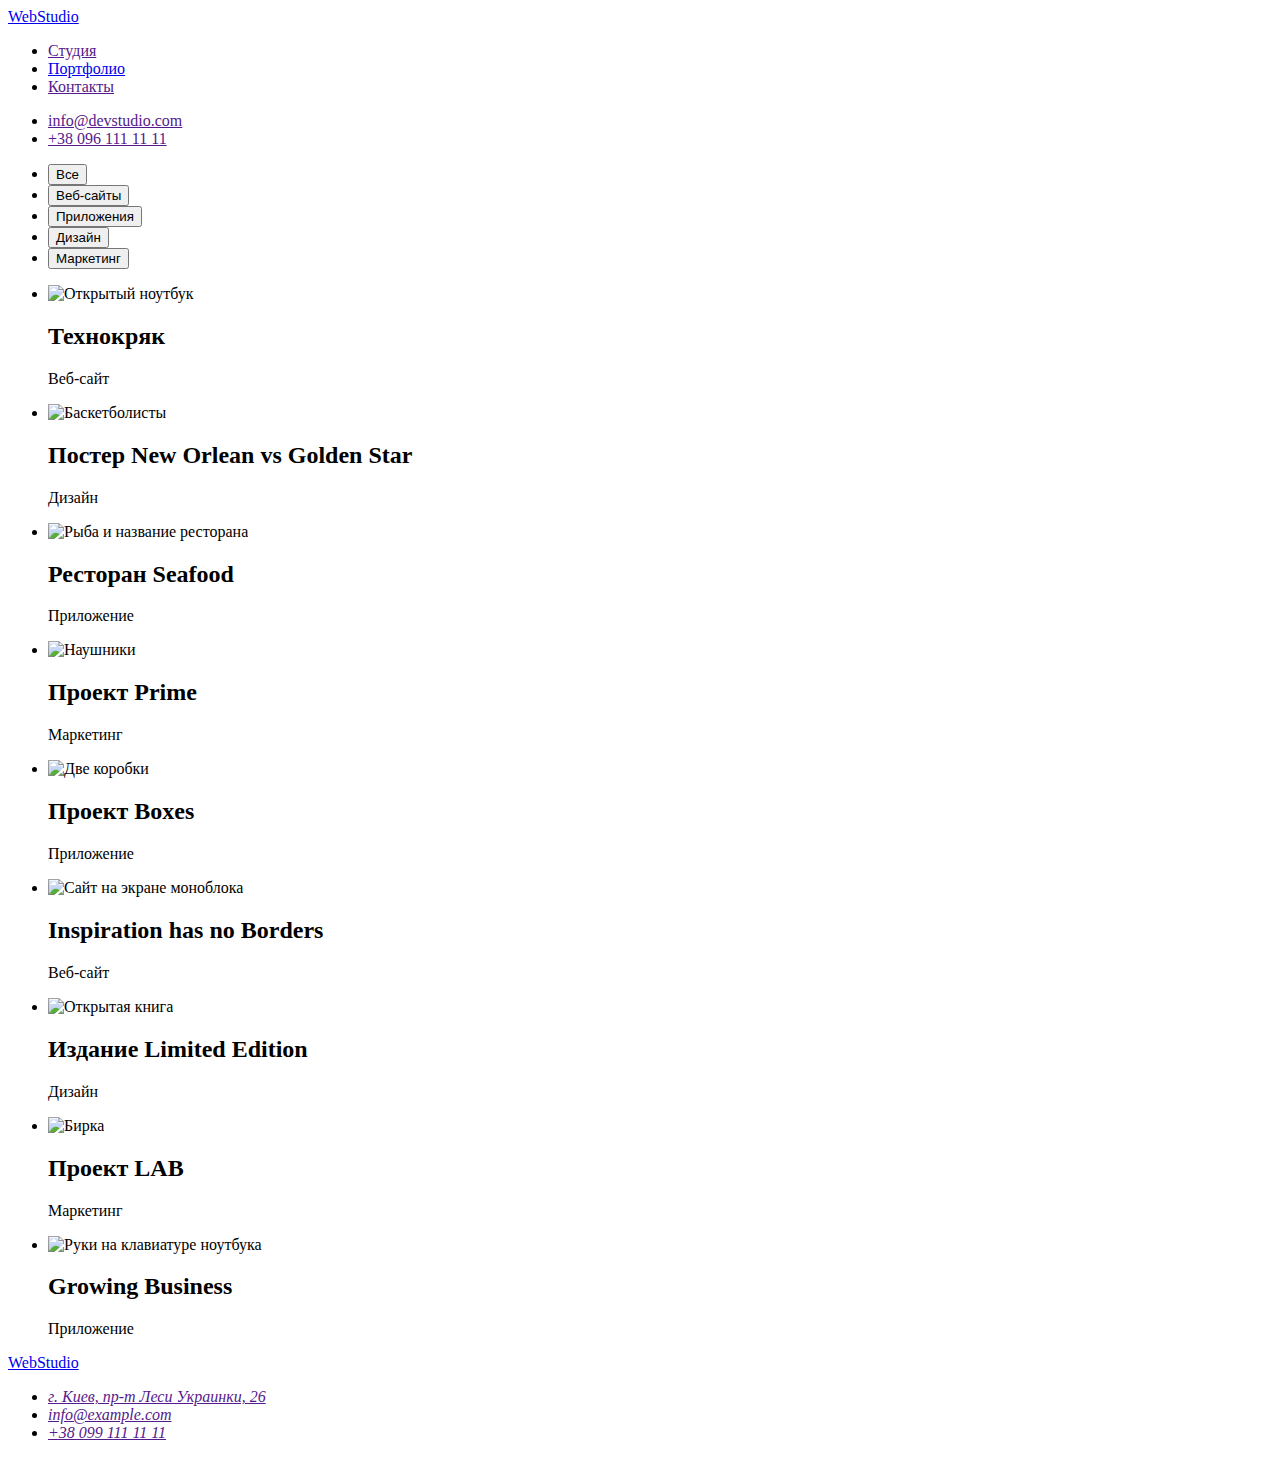
==== portfolio.html @ 8d7d06e8 "Add files via upload" ====
<!DOCTYPE html>
<html lang="ru">
  <head>
    <meta charset="UTF-8" />
    <meta http-equiv="X-UA-Compatible" content="IE=edge" />
    <meta name="viewport" content="width=device-width, initial-scale=1.0" />
    <title>Document</title>
    <link rel="preconnect" href="https://fonts.googleapis.com" />
    <link rel="preconnect" href="https://fonts.gstatic.com" crossorigin />
    <link
      rel="stylesheet"
      href="https://cdnjs.cloudflare.com/ajax/libs/modern-normalize/1.1.0/modern-normalize.min.css"
      integrity="sha512-wpPYUAdjBVSE4KJnH1VR1HeZfpl1ub8YT/NKx4PuQ5NmX2tKuGu6U/JRp5y+Y8XG2tV+wKQpNHVUX03MfMFn9Q=="
      crossorigin="anonymous"
      referrerpolicy="no-referrer"
    />
    <link
      href="https://fonts.googleapis.com/css2?family=Raleway:wght@700&family=Roboto:wght@400;500;700;900&display=swap"
      rel="stylesheet"
    />
    <link rel="stylesheet" href="./css/styles.css" />
  </head>
  <body>
    <header class="header">
      <div class="container main-nav">
        <nav class="site-nav-full">
          <a href="./index.html" class="logo" lang="en"><span class="web">Web</span>Studio</a>
          <ul class="site-nav">
            <li class="item"><a class="link" href="">Студия</a></li>
            <li class="item"><a class="link" href="./portfolio.html">Портфолио</a></li>
            <li class="item"><a class="link" href="">Контакты</a></li>
          </ul>
        </nav>
        <ul class="header-contact">
          <li class="item"><a class="contacts" href="" lang="en">info@devstudio.com</a></li>
          <li class="item"><a class="contacts" href="">+38 096 111 11 11</a></li>
        </ul>
      </div>
    </header>
    <main>
      <section class="section section-portfolio">
        <div class="container">
          <ul class="btns-portfolio">
            <li class="item"><button class="button-portfolio" type="button">Все</button></li>
            <li class="item"><button class="button-portfolio" type="button">Веб-сайты</button></li>
            <li class="item"><button class="button-portfolio" type="button">Приложения</button></li>
            <li class="item"><button class="button-portfolio" type="button">Дизайн</button></li>
            <li class="item"><button class="button-portfolio" type="button">Маркетинг</button></li>
          </ul>
          <ul class="work-examples">
            <li class="item">
              <img class="image" src="./images/portfolio-box-1.jpg" width="370" height="294" alt="Открытый ноутбук" />
              <div class="item-title-text">
                <h2 class="title">Технокряк</h2>
                <p class="text">Веб-сайт</p>
              </div>
            </li>
            <li class="item">
              <img class="image" src="./images/portfolio-box-2.jpg" width="370" height="294" alt="Баскетболисты" />
              <div class="item-title-text">
                <h2 class="title">Постер <span lang="en">New Orlean vs Golden Star</span></h2>
                <p class="text">Дизайн</p>
              </div>
            </li>
            <li class="item">
              <img
                class="image"
                src="./images/portfolio-box-3.jpg"
                width="370"
                height="294"
                alt="Рыба и название ресторана"
              />
              <div class="item-title-text">
                <h2 class="title">Ресторан <span lang="en">Seafood</span></h2>
                <p class="text">Приложение</p>
              </div>
            </li>
            <li class="item">
              <img class="image" src="./images/portfolio-box-4.jpg" width="370" height="294" alt="Наушники" />
              <div class="item-title-text">
                <h2 class="title">Проект <span lang="en">Prime</span></h2>
                <p class="text">Маркетинг</p>
              </div>
            </li>
            <li class="item">
              <img class="image" src="./images/portfolio-box-5.jpg" width="370" height="294" alt="Две коробки" />
              <div class="item-title-text">
                <h2 class="title">Проект <span lang="en">Boxes</span></h2>
                <p class="text">Приложение</p>
              </div>
            </li>
            <li class="item">
              <img
                class="image"
                src="./images/portfolio-box-6.jpg"
                width="370"
                height="294"
                alt="Сайт на экране моноблока"
              />
              <div class="item-title-text">
                <h2 class="title" lang="en">Inspiration has no Borders</h2>
                <p class="text">Веб-сайт</p>
              </div>
            </li>
            <li class="item">
              <img class="image" src="./images/portfolio-box-7.jpg" width="370" height="294" alt="Открытая книга" />
              <div class="item-title-text">
                <h2 class="title">Издание <span lang="en">Limited Edition</span></h2>
                <p class="text">Дизайн</p>
              </div>
            </li>
            <li class="item">
              <img class="image" src="./images/portfolio-box-8.jpg" width="370" height="294" alt="Бирка" />
              <div class="item-title-text">
                <h2 class="title">Проект <span lang="en">LAB</span></h2>
                <p class="text">Маркетинг</p>
              </div>
            </li>
            <li class="item">
              <img
                class="image"
                src="./images/portfolio-box-9.jpg"
                width="370"
                height="294"
                alt="Руки на клавиатуре ноутбука"
              />
              <div class="item-title-text">
                <h2 class="title" lang="en">Growing Business</h2>
                <p class="text">Приложение</p>
              </div>
            </li>
          </ul>
        </div>
      </section>
    </main>
    <footer class="footer">
      <div class="container">
        <a class="logo-footer" lang="en" href="./index.html"> <span class="footer-web">Web</span>Studio</a>
        <address class="address">
          <ul>
            <li class="item"><a class="contacts street" href="">г. Киев, пр-т Леси Украинки, 26</a></li>
            <li class="item"><a class="contacts" href="">info@example.com</a></li>
            <li class="item"><a class="contacts" href="">+38 099 111 11 11</a></li>
          </ul>
        </address>
      </div>
    </footer>
  </body>
</html>
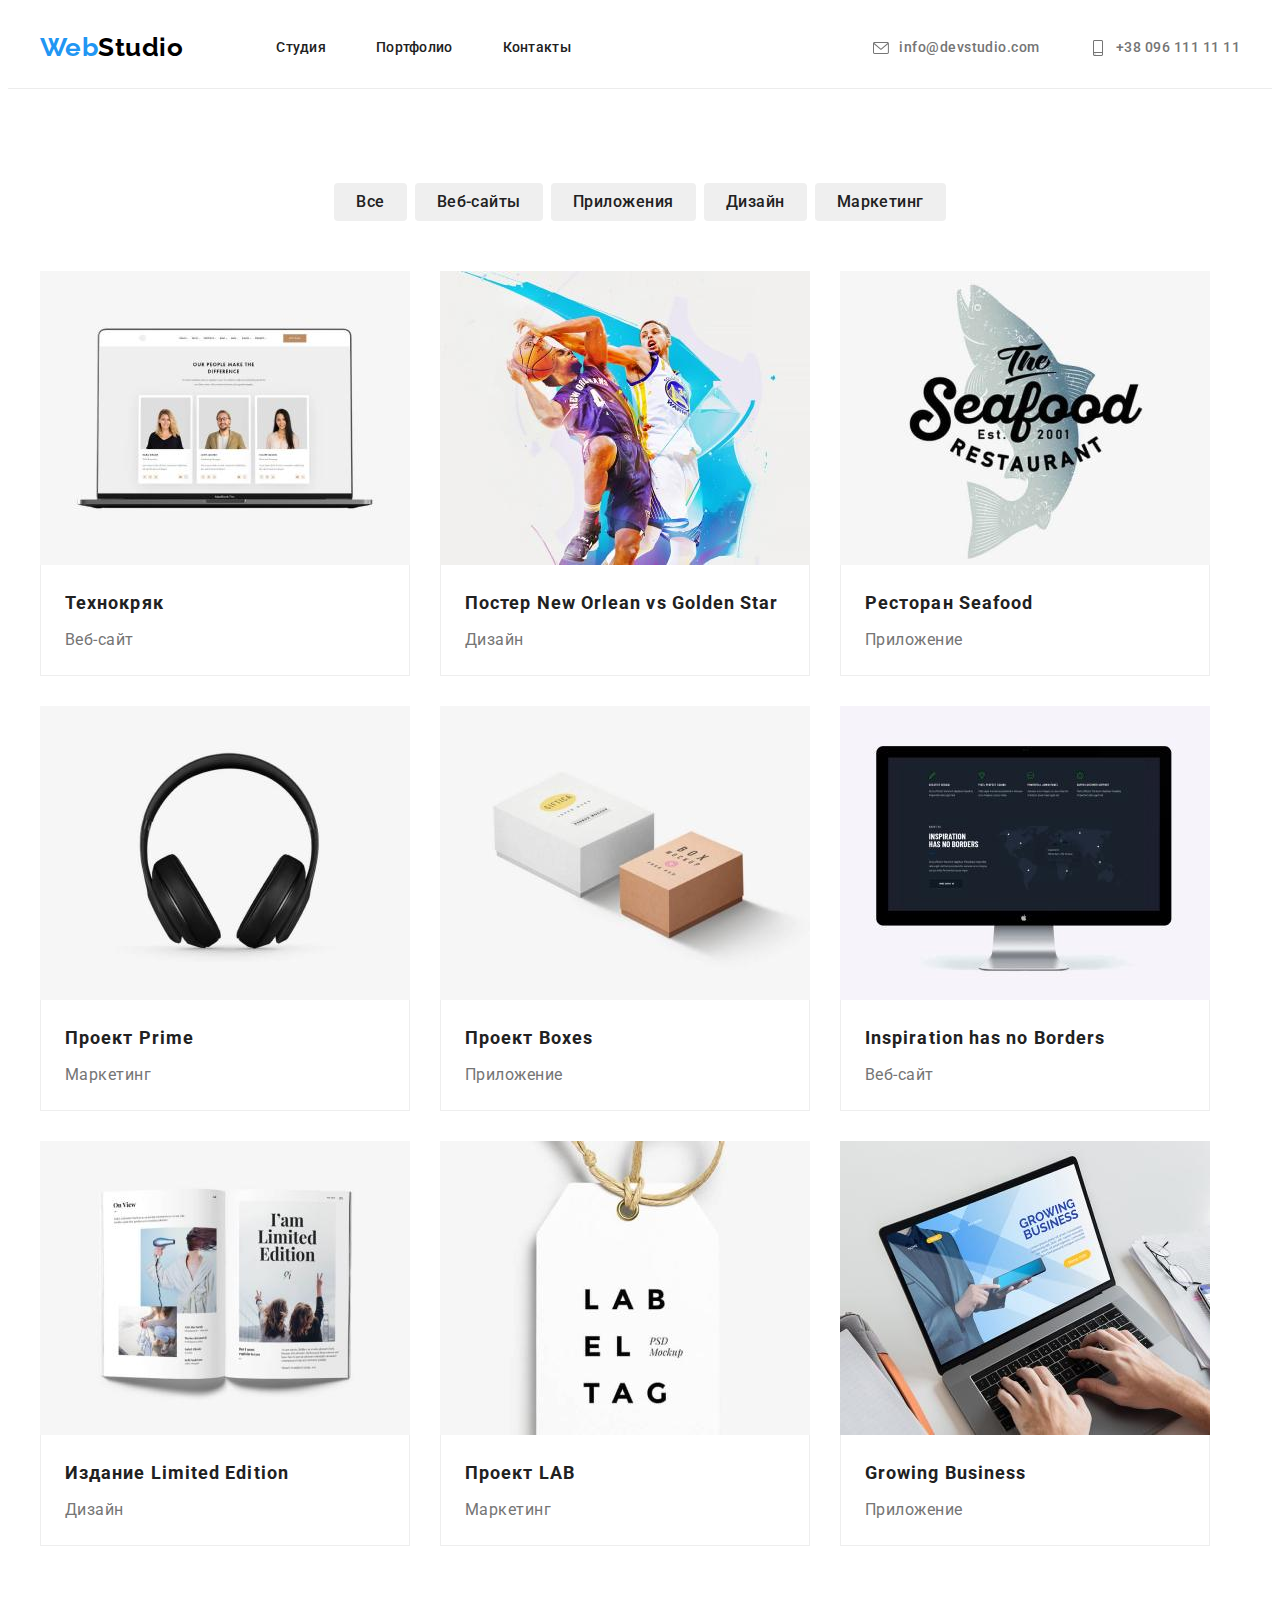
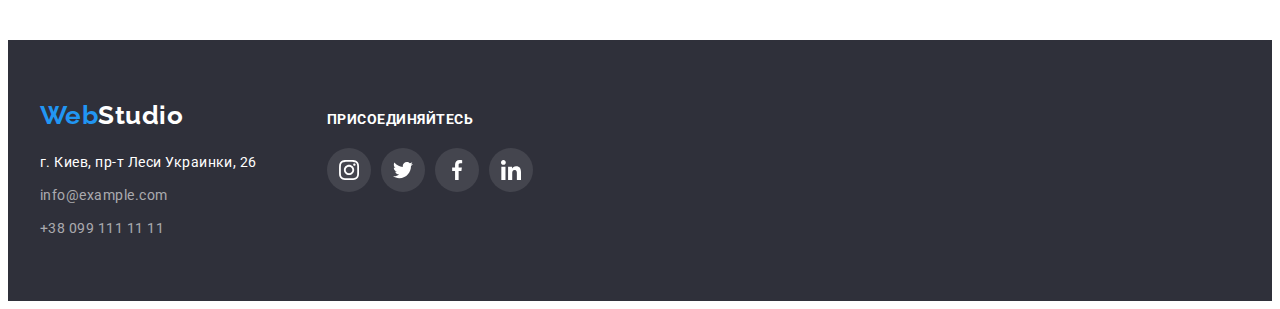
==== commit 91ce6a34: "hw.4.rev.1.0" ====
--- a/portfolio.html
+++ b/portfolio.html
@@ -32,8 +32,21 @@
           </ul>
         </nav>
         <ul class="header-contact">
-          <li class="item"><a class="contacts" href="" lang="en">info@devstudio.com</a></li>
-          <li class="item"><a class="contacts" href="">+38 096 111 11 11</a></li>
+          <li class="item">
+            <a class="contacts" href="" lang="en">
+              <svg class="contact-icon">
+                <use href="./images/more-icons.svg#envelope"></use>
+              </svg>
+              info@devstudio.com</a
+            >
+          </li>
+          <li class="item">
+            <a class="contacts" href="">
+              <svg class="contact-icon">
+                <use href="./images/icons.svg#smartphone"></use></svg
+              >+38 096 111 11 11</a
+            >
+          </li>
         </ul>
       </div>
     </header>
@@ -49,20 +62,25 @@
           </ul>
           <ul class="work-examples">
             <li class="item">
-              <img class="image" src="./images/portfolio-box-1.jpg" width="370" height="294" alt="Открытый ноутбук" />
-              <div class="item-title-text">
-                <h2 class="title">Технокряк</h2>
-                <p class="text">Веб-сайт</p>
-              </div>
-            </li>
-            <li class="item">
+              <a class="link" href="">
+                <img class="image" src="./images/portfolio-box-1.jpg" width="370" height="294" alt="Открытый ноутбук" />
+                <div class="item-title-text">
+                  <h2 class="title">Технокряк</h2>
+                  <p class="text">Веб-сайт</p>
+                </div>
+              </a>
+            </li>
+            <li class="item">
+              <a class="link" href="">
               <img class="image" src="./images/portfolio-box-2.jpg" width="370" height="294" alt="Баскетболисты" />
               <div class="item-title-text">
                 <h2 class="title">Постер <span lang="en">New Orlean vs Golden Star</span></h2>
                 <p class="text">Дизайн</p>
               </div>
-            </li>
-            <li class="item">
+              </a>
+            </li>
+            <li class="item">
+              <a class="link" href="">
               <img
                 class="image"
                 src="./images/portfolio-box-3.jpg"
@@ -74,22 +92,28 @@
                 <h2 class="title">Ресторан <span lang="en">Seafood</span></h2>
                 <p class="text">Приложение</p>
               </div>
-            </li>
-            <li class="item">
+              </a>
+            </li>
+            <li class="item">
+              <a class="link" href="">
               <img class="image" src="./images/portfolio-box-4.jpg" width="370" height="294" alt="Наушники" />
               <div class="item-title-text">
                 <h2 class="title">Проект <span lang="en">Prime</span></h2>
                 <p class="text">Маркетинг</p>
               </div>
-            </li>
-            <li class="item">
+              </a>
+            </li>
+            <li class="item">
+              <a class="link" href="">
               <img class="image" src="./images/portfolio-box-5.jpg" width="370" height="294" alt="Две коробки" />
               <div class="item-title-text">
                 <h2 class="title">Проект <span lang="en">Boxes</span></h2>
                 <p class="text">Приложение</p>
               </div>
-            </li>
-            <li class="item">
+              </a>
+            </li>
+            <li class="item">
+              <a class="link" href="">
               <img
                 class="image"
                 src="./images/portfolio-box-6.jpg"
@@ -101,15 +125,19 @@
                 <h2 class="title" lang="en">Inspiration has no Borders</h2>
                 <p class="text">Веб-сайт</p>
               </div>
-            </li>
-            <li class="item">
+              </a>
+            </li>
+            <li class="item">
+              <a class="link" href="">
               <img class="image" src="./images/portfolio-box-7.jpg" width="370" height="294" alt="Открытая книга" />
               <div class="item-title-text">
                 <h2 class="title">Издание <span lang="en">Limited Edition</span></h2>
                 <p class="text">Дизайн</p>
               </div>
-            </li>
-            <li class="item">
+              </a>
+            </li>
+            <li class="item">
+              <a class="link" href="">
               <img class="image" src="./images/portfolio-box-8.jpg" width="370" height="294" alt="Бирка" />
               <div class="item-title-text">
                 <h2 class="title">Проект <span lang="en">LAB</span></h2>
@@ -117,6 +145,7 @@
               </div>
             </li>
             <li class="item">
+              <a class="link" href="">
               <img
                 class="image"
                 src="./images/portfolio-box-9.jpg"
@@ -128,21 +157,59 @@
                 <h2 class="title" lang="en">Growing Business</h2>
                 <p class="text">Приложение</p>
               </div>
+              </a>
             </li>
           </ul>
         </div>
       </section>
     </main>
     <footer class="footer">
-      <div class="container">
-        <a class="logo-footer" lang="en" href="./index.html"> <span class="footer-web">Web</span>Studio</a>
-        <address class="address">
-          <ul>
-            <li class="item"><a class="contacts street" href="">г. Киев, пр-т Леси Украинки, 26</a></li>
-            <li class="item"><a class="contacts" href="">info@example.com</a></li>
-            <li class="item"><a class="contacts" href="">+38 099 111 11 11</a></li>
-          </ul>
-        </address>
+      <div class="container footer-section">
+        <div>
+          <a class="logo-footer" lang="en" href="./index.html"> <span class="footer-web">Web</span>Studio</a>
+          <address class="address">
+            <ul>
+              <li class="item">
+                <a class="contacts street" href="">г. Киев, пр-т Леси Украинки, 26</a>
+              </li>
+              <li class="item"><a class="contacts" href="">info@example.com</a></li>
+              <li class="item"><a class="contacts" href="">+38 099 111 11 11</a></li>
+            </ul>
+          </address>
+        </div>
+        <div class="footer-social">
+          <b class="text">Присоединяйтесь</b>
+          <ul class="footer-social-list">
+            <li class="item">
+              <a class="link" href="">
+                <svg class="icon">
+                  <use href="./images/icons.svg#instagram"></use>
+                </svg>
+              </a>
+            </li>
+            <li class="item">
+              <a class="link" href="">
+                <svg class="icon">
+                  <use href="./images/icons.svg#twitter"></use>
+                </svg>
+              </a>
+            </li>
+            <li class="item">
+              <a class="link" href="">
+                <svg class="icon">
+                  <use href="./images/icons.svg#facebook"></use>
+                </svg>
+              </a>
+            </li>
+            <li class="item">
+              <a class="link" href="">
+                <svg class="icon">
+                  <use href="./images/icons.svg#linkedin"></use>
+                </svg>
+              </a>
+            </li>
+          </ul>
+        </div>
       </div>
     </footer>
   </body>
--- a/css/styles.css
+++ b/css/styles.css
@@ -0,0 +1,460 @@
+/* Цвета */
+:root {
+  --primary-text-color: #757575;
+  --title-text-color: #212121;
+  --accent-color: #2196f3;
+  --primary-bg-color: #ffffff;
+  --secondary-bg-color: #2f303a;
+}
+body {
+  font-family: Roboto, -apple-system, BlinkMacSystemFont, 'Segoe UI', Roboto, Oxygen, Ubuntu, Cantarell, 'Open Sans',
+    'Helvetica Neue', sans-serif;
+  color: var(--primary-text-color);
+  background-color: var(--primary-bg-color);
+  letter-spacing: 0.03em;
+}
+.container {
+  width: 1200px;
+  margin: 0 auto;
+  padding-left: 15px;
+  padding-right: 15px;
+}
+ul,
+p {
+  list-style: none;
+  margin: 0;
+  padding: 0;
+}
+/* logo */
+.header {
+  border-bottom: 1px solid #ececec;
+}
+.logo {
+  font-family: Raleway;
+  color: #000;
+  text-decoration: none;
+  font-weight: 700;
+  font-size: 26px;
+  line-height: 1.2;
+}
+
+.web {
+  color: var(--accent-color);
+}
+
+/* site nav */
+.main-nav,
+.site-nav-full {
+  display: flex;
+  align-items: center;
+}
+
+.site-nav {
+  display: flex;
+  margin-left: 93px;
+}
+.site-nav .item:not(:last-child) {
+  margin-right: 50px;
+}
+.header-contact {
+  display: flex;
+  margin-left: auto;
+}
+.header-contact .item + .item {
+  margin-left: 50px;
+}
+.site-nav .link {
+  display: block;
+  padding-top: 32px;
+  padding-bottom: 32px;
+  text-decoration: none;
+  font-weight: 500;
+  font-size: 14px;
+  line-height: 1.14;
+  letter-spacing: 0.02em;
+  color: var(--title-text-color);
+}
+
+.site-nav .link:hover,
+.site-nav .link:focus {
+  color: var(--accent-color);
+}
+
+.header-contact .contacts {
+  display: flex;
+  align-items: center;
+  padding-top: 32px;
+  padding-bottom: 32px;
+  font-weight: 500;
+  font-size: 14px;
+  line-height: 1.14px;
+  text-decoration: none;
+  color: var(--primary-text-color);
+}
+.header-contact .contact-icon {
+  margin-right: 10px;
+  width: 16px;
+  height: 16px;
+  fill: var(--primary-text-color);
+}
+
+.header-contact .contacts:hover,
+.header-contact .contacts:focus {
+  color: var(--accent-color);
+}
+.header-contact .contacts:hover .contact-icon,
+.header-contact .contacts:focus .contact-icon {
+  fill: var(--accent-color);
+}
+
+/* hero */
+.hero {
+  padding-top: 200px;
+  padding-bottom: 200px;
+
+  text-align: center;
+  background-color: var(--secondary-bg-color);
+}
+.hero-overlay {
+  margin: 0 auto;
+  max-width: 1600px;
+  height: 600px;
+  background-image: linear-gradient(to right, rgba(47, 48, 58, 0.4), rgba(47, 48, 58, 0.4)), url(../images/overlay.jpg);
+}
+.hero-title {
+  margin-top: 0px;
+  margin-bottom: 30px;
+  font-style: normal;
+  text-transform: uppercase;
+  font-weight: 900;
+  font-size: 44px;
+  line-height: 1.36;
+  letter-spacing: 0.06em;
+  color: var(--primary-bg-color);
+}
+.hero-button {
+  padding: 10px 32px;
+  border-radius: 4px;
+  border: none;
+  font-family: inherit;
+  font-weight: 700;
+  font-size: 16px;
+  line-height: 1.87;
+  cursor: pointer;
+  letter-spacing: 0.06em;
+  background-color: var(--accent-color);
+  color: var(--primary-bg-color);
+}
+.hero-button:hover,
+.hero-button:focus {
+  color: var(--accent-color);
+  background-color: var(--primary-bg-color);
+}
+.section {
+  padding-top: 94px;
+  padding-bottom: 94px;
+}
+.section-title {
+  margin-top: 0;
+  margin-bottom: 50px;
+  font-size: 36px;
+  line-height: 1.16;
+  text-align: center;
+  color: var(--title-text-color);
+}
+/* advantage */
+.advantage {
+  display: flex;
+}
+.advantage .item {
+  width: calc((100%-90px) / 4);
+}
+.advantage .item:not(:last-child) {
+  margin-right: 30px;
+}
+.advantage-icon {
+  margin-bottom: 30px;
+  width: 270px;
+  height: 120px;
+  display: flex;
+  justify-content: center;
+  align-items: center;
+  background-color: #f5f4fa;
+}
+.advantage .title {
+  margin-top: 0;
+  margin-bottom: 10px;
+  text-transform: uppercase;
+  font-size: 14px;
+  line-height: 1.14;
+  color: var(--title-text-color);
+}
+
+.advantage .text {
+  font-size: 14px;
+  line-height: 1.71;
+}
+/* works type */
+.section-works-type {
+  padding-top: 0;
+}
+.works-type {
+  display: flex;
+}
+.works-type .item:not(:last-child) {
+  margin-right: 30px;
+}
+.works-type .image {
+  display: block;
+}
+
+/* team */
+.team {
+  display: flex;
+}
+.team .item {
+  text-align: center;
+  padding-bottom: 30px;
+  width: calc((100%-90px) / 4);
+  box-shadow: 0px 1px 3px rgba(0, 0, 0, 0.12), 0px 1px 1px rgba(0, 0, 0, 0.14), 0px 2px 1px rgba(0, 0, 0, 0.2);
+  border-radius: 0px 0px 4px 4px;
+}
+.team .item:not(:last-child) {
+  margin-right: 30px;
+}
+.section-team {
+  background-color: #f5f4fa;
+}
+.team .photo {
+  margin-bottom: 30px;
+  display: block;
+}
+.team .title {
+  margin-top: 0;
+  margin-bottom: 10px;
+  font-weight: 500;
+  font-size: 16px;
+  line-height: 1.18;
+  color: var(--title-text-color);
+}
+.team .text {
+  font-size: 16px;
+  line-height: 1.18;
+  margin-bottom: 16px;
+}
+.team .social-list {
+  display: flex;
+  justify-content: center;
+}
+.team .social-link {
+  width: 44px;
+  height: 44px;
+  display: flex;
+  justify-content: center;
+  align-items: center;
+  border-radius: 50%;
+}
+.team .social-item:not(:last-child) {
+  margin-right: 10px;
+}
+.team .social-icon {
+  width: 20px;
+  height: 20px;
+  fill: #afb1b8;
+}
+.team .social-link:hover,
+.team .social-link:focus {
+  background-color: var(--accent-color);
+}
+.team .social-link:hover .social-icon,
+.team .social-link:focus .social-icon {
+  fill: var(--primary-bg-color);
+}
+/* partners */
+.partners-list {
+  display: flex;
+  justify-content: center;
+}
+.partners-list .link {
+  width: 170px;
+  height: 92px;
+  display: flex;
+  justify-content: center;
+  align-items: center;
+  border: 1px solid #afb1b8;
+  border-radius: 4px;
+}
+.partners-list .item:not(:last-child) {
+  margin-right: 30px;
+}
+.partners-list .company-icon {
+  width: 106px;
+  height: 60px;
+  fill: #afb1b8;
+}
+.partners-list .link:hover,
+.partners-list .link:focus {
+  border-color: var(--accent-color);
+}
+.partners-list .link:hover .company-icon,
+.partners-list .link:focus .company-icon {
+  fill: var(--accent-color);
+}
+
+/* footer */
+.footer {
+  background-color: var(--secondary-bg-color);
+}
+.logo-footer {
+  display: inline-block;
+  margin-bottom: 20px;
+  font-family: Raleway;
+  color: var(--primary-bg-color);
+  text-decoration: none;
+  font-weight: 700;
+  font-size: 26px;
+  line-height: 1.2;
+}
+.footer-web {
+  color: var(--accent-color);
+}
+.footer {
+  padding-top: 60px;
+  padding-bottom: 60px;
+}
+.footer-section {
+  display: flex;
+  align-items: baseline;
+}
+.address .item:not(:last-child) {
+  margin-bottom: 9px;
+}
+.address .contacts {
+  font-style: normal;
+  font-weight: 400;
+  font-size: 14px;
+  line-height: 1.71;
+  color: rgba(255, 255, 255, 0.6);
+  text-decoration: none;
+}
+
+.address .street {
+  color: var(--primary-bg-color);
+}
+
+.address .contacts:hover,
+.address .contacts:focus {
+  color: var(--accent-color);
+}
+.footer-social {
+  margin-left: 70px;
+}
+.footer-social .text {
+  font-size: 14px;
+  line-height: calc(16 / 14);
+  text-transform: uppercase;
+  color: var(--primary-bg-color);
+}
+.footer-social-list {
+  display: flex;
+  margin-top: 20px;
+}
+.footer-social .item {
+  width: 44px;
+  height: 44px;
+}
+.footer-social .item:not(:last-child) {
+  margin-right: 10px;
+}
+.footer-social .link {
+  width: 100%;
+  height: 100%;
+  display: flex;
+  justify-content: center;
+  align-items: center;
+  border-radius: 50%;
+  background-color: rgba(255, 255, 255, 0.1);
+}
+.footer-social .icon {
+  width: 20px;
+  height: 20px;
+  fill: var(--primary-bg-color);
+}
+.footer-social .link:hover,
+.footer-social .link:focus {
+  background-color: var(--accent-color);
+}
+/* portfolio */
+.btns-portfolio {
+  display: flex;
+  margin-bottom: 50px;
+  justify-content: center;
+}
+.button-portfolio {
+  padding: 6px 22px;
+  border-radius: 4px;
+  border: none;
+  font-family: inherit;
+  font-weight: 500;
+  font-size: 16px;
+  line-height: 1.62;
+  text-align: center;
+  letter-spacing: 0.03em;
+  cursor: pointer;
+  color: var(--title-text-color);
+}
+
+.btns-portfolio .item:not(:last-child) {
+  margin-right: 8px;
+}
+.button-portfolio:hover,
+.button-portfolio:focus {
+  background-color: var(--accent-color);
+  color: var(--primary-bg-color);
+  box-shadow: 0px 3px 1px rgba(0, 0, 0, 0.1), 0px 1px 2px rgba(0, 0, 0, 0.08), 0px 2px 2px rgba(0, 0, 0, 0.12);
+}
+.work-examples {
+  display: flex;
+  flex-wrap: wrap;
+  margin: -15px;
+}
+.work-examples .item {
+  width: 370px;
+  margin: 15px;
+}
+.work-examples .link {
+  display: block;
+  text-decoration: none;
+}
+.work-examples .link:hover {
+  filter: drop-shadow(0px 4px 4px rgba(0, 0, 0, 0.25));
+}
+.work-examples .item-title-text {
+  padding: 20px 24px;
+  border-bottom: 1px solid #eee;
+  border-left: 1px solid #eee;
+  border-right: 1px solid #eee;
+}
+
+/* .work-examples .item:nth-child(3n) {
+  margin-right: 0px;
+}
+.work-examples .item:nth-last-child(-n + 3) {
+  margin-bottom: 0;
+} */
+.work-examples .image {
+  display: block;
+}
+.work-examples .title {
+  margin-top: 0;
+  margin-bottom: 4px;
+  font-size: 18px;
+  line-height: 2;
+  letter-spacing: 0.06em;
+  color: var(--title-text-color);
+}
+.work-examples .text {
+  color: var(--primary-text-color);
+  font-size: 16px;
+  line-height: 1.87;
+}
